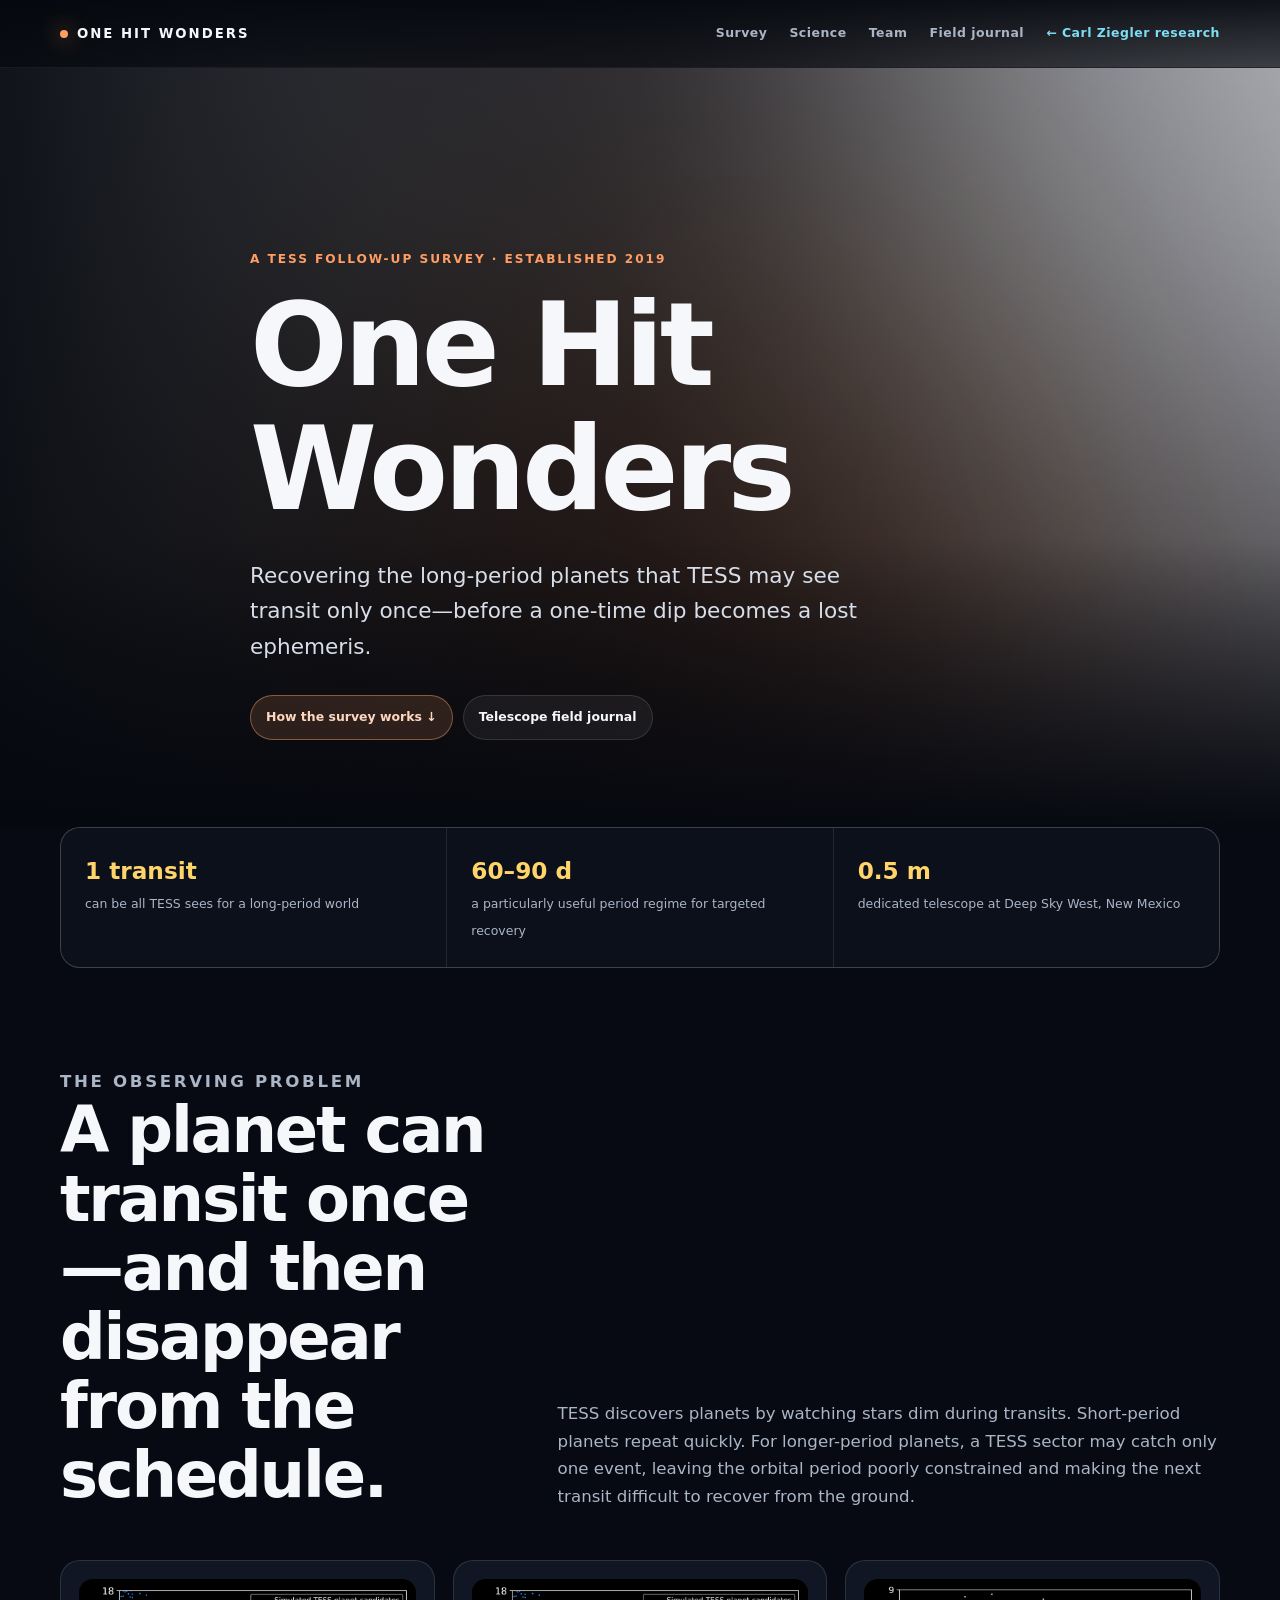
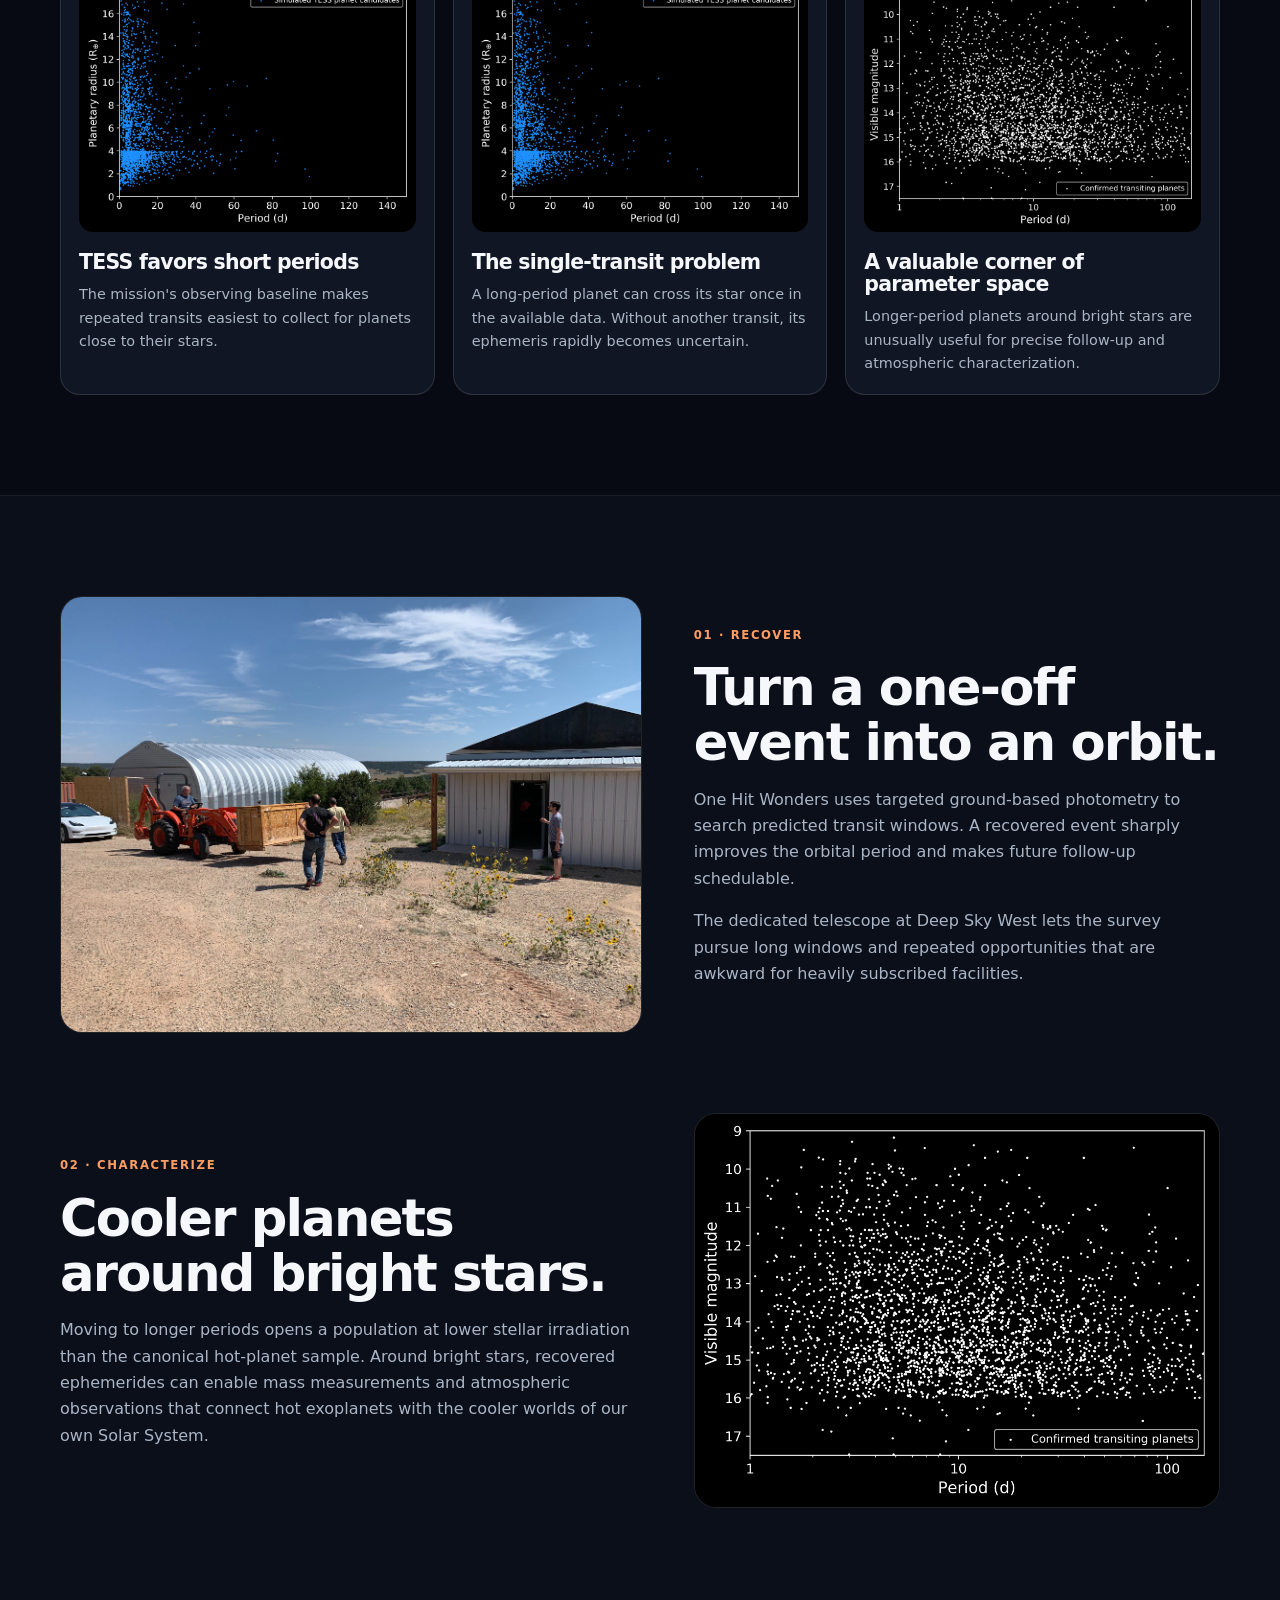
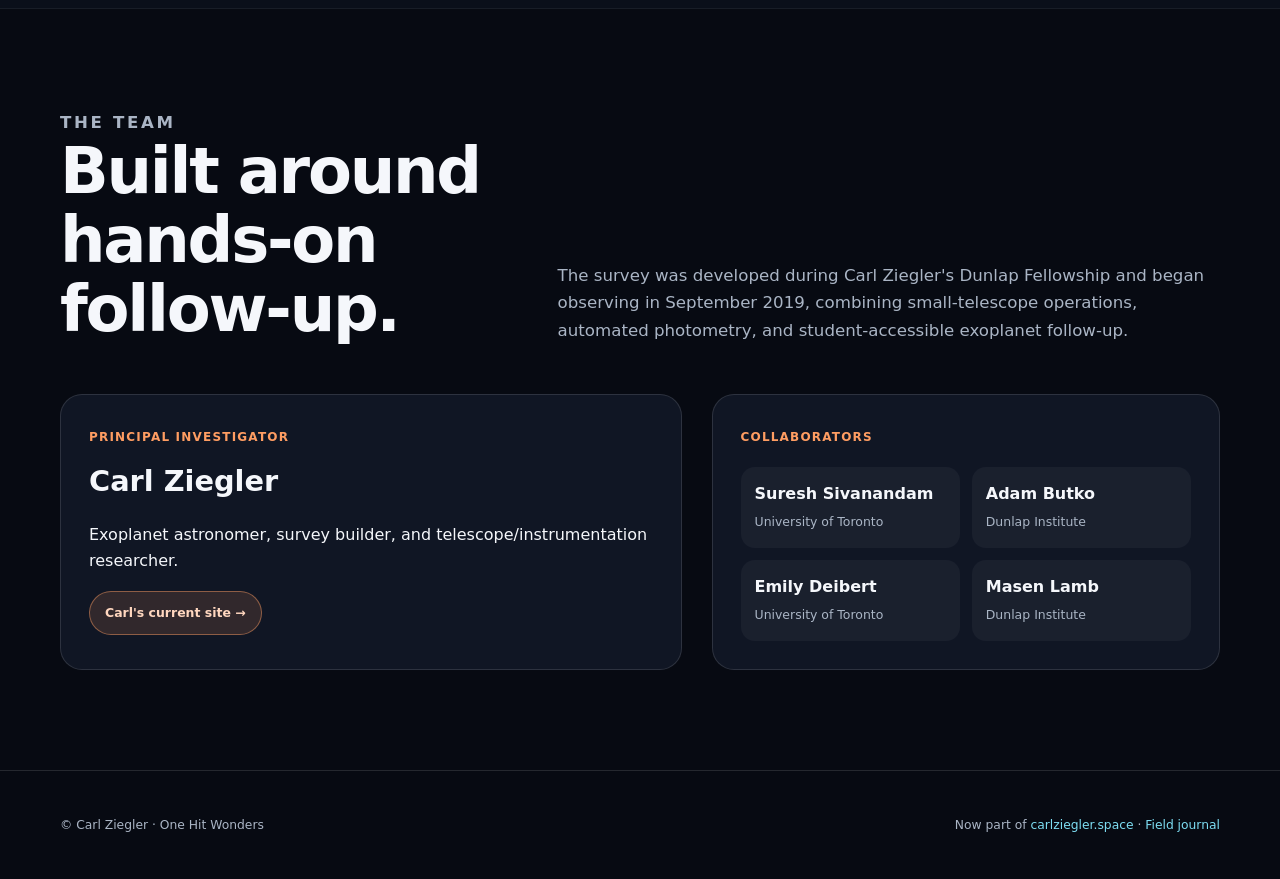
==== onehitwonders/index.html @ 507848ba "Add files via upload" ====
<!doctype html>
<html lang="en">
<head>
  <meta charset="utf-8">
  <meta name="viewport" content="width=device-width,initial-scale=1">
  <meta name="description" content="One Hit Wonders: recovering long-period single-transit planets discovered by TESS.">
  <link rel="canonical" href="https://carlziegler.space/onehitwonders/">
  <link rel="icon" href="images/icon.png">
  <link rel="stylesheet" href="assets/onehitwonders.css">
  <title>One Hit Wonders · TESS single-transit planets</title>
</head>
<body>
  <nav class="site-nav" aria-label="One Hit Wonders navigation">
    <div class="wrap nav-inner">
      <a class="brand" href="./"><i aria-hidden="true"></i>One Hit Wonders</a>
      <div class="nav-links">
        <a href="#survey">Survey</a><a href="#science">Science</a><a href="#team">Team</a><a href="blog.html">Field journal</a>
        <a class="back" href="../#research">← Carl Ziegler research</a>
      </div>
    </div>
  </nav>

  <header class="hero">
    <div class="wrap hero-copy">
      <p class="kicker">A TESS follow-up survey · established 2019</p>
      <h1>One Hit Wonders</h1>
      <p class="hero-lede">Recovering the long-period planets that TESS may see transit only once—before a one-time dip becomes a lost ephemeris.</p>
      <div class="hero-actions">
        <a class="button primary" href="#survey">How the survey works ↓</a>
        <a class="button" href="blog.html">Telescope field journal</a>
      </div>
    </div>
  </header>

  <main>
    <div class="wrap stats reveal" aria-label="Survey at a glance">
      <div class="stat"><strong>1 transit</strong><span>can be all TESS sees for a long-period world</span></div>
      <div class="stat"><strong>60–90 d</strong><span>a particularly useful period regime for targeted recovery</span></div>
      <div class="stat"><strong>0.5 m</strong><span>dedicated telescope at Deep Sky West, New Mexico</span></div>
    </div>

    <section class="section" id="survey">
      <div class="wrap">
        <div class="section-head reveal">
          <div><p class="kicker">The observing problem</p><h2>A planet can transit once—and then disappear from the schedule.</h2></div>
          <p>TESS discovers planets by watching stars dim during transits. Short-period planets repeat quickly. For longer-period planets, a TESS sector may catch only one event, leaving the orbital period poorly constrained and making the next transit difficult to recover from the ground.</p>
        </div>
        <div class="story-grid">
          <article class="story-card reveal"><img src="images/tess_yield.png" alt="Expected TESS planet yield plotted across orbital period"><h3>TESS favors short periods</h3><p>The mission's observing baseline makes repeated transits easiest to collect for planets close to their stars.</p></article>
          <article class="story-card reveal"><img src="images/animation.gif" alt="Animation illustrating a single long-period transit"><h3>The single-transit problem</h3><p>A long-period planet can cross its star once in the available data. Without another transit, its ephemeris rapidly becomes uncertain.</p></article>
          <article class="story-card reveal"><img src="images/period_vs_magnitude_previous_dark.png" alt="Period versus host-star magnitude for known transiting planets"><h3>A valuable corner of parameter space</h3><p>Longer-period planets around bright stars are unusually useful for precise follow-up and atmospheric characterization.</p></article>
        </div>
      </div>
    </section>

    <section class="section alt" id="science">
      <div class="wrap">
        <div class="feature reveal">
          <div class="feature-media"><img src="images/dsw.jpg" alt="Deep Sky West observing site in New Mexico"></div>
          <div class="feature-copy"><span class="number">01 · Recover</span><h2>Turn a one-off event into an orbit.</h2><p>One Hit Wonders uses targeted ground-based photometry to search predicted transit windows. A recovered event sharply improves the orbital period and makes future follow-up schedulable.</p><p>The dedicated telescope at Deep Sky West lets the survey pursue long windows and repeated opportunities that are awkward for heavily subscribed facilities.</p></div>
        </div>
        <div class="feature reverse reveal">
          <div class="feature-media"><img src="images/animation2.gif" alt="Animation showing recovered long-period planet transits"></div>
          <div class="feature-copy"><span class="number">02 · Characterize</span><h2>Cooler planets around bright stars.</h2><p>Moving to longer periods opens a population at lower stellar irradiation than the canonical hot-planet sample. Around bright stars, recovered ephemerides can enable mass measurements and atmospheric observations that connect hot exoplanets with the cooler worlds of our own Solar System.</p></div>
        </div>
      </div>
    </section>

    <section class="section" id="team">
      <div class="wrap">
        <div class="section-head reveal"><div><p class="kicker">The team</p><h2>Built around hands-on follow-up.</h2></div><p>The survey was developed during Carl Ziegler's Dunlap Fellowship and began observing in September 2019, combining small-telescope operations, automated photometry, and student-accessible exoplanet follow-up.</p></div>
        <div class="people reveal">
          <div class="pi-card"><span class="role">Principal investigator</span><strong>Carl Ziegler</strong><p>Exoplanet astronomer, survey builder, and telescope/instrumentation researcher.</p><a class="button primary" href="../#about">Carl's current site →</a></div>
          <div class="team-card"><span class="role">Collaborators</span><div class="team-list"><div class="team-person"><strong>Suresh Sivanandam</strong><span>University of Toronto</span></div><div class="team-person"><strong>Adam Butko</strong><span>Dunlap Institute</span></div><div class="team-person"><strong>Emily Deibert</strong><span>University of Toronto</span></div><div class="team-person"><strong>Masen Lamb</strong><span>Dunlap Institute</span></div></div></div>
        </div>
      </div>
    </section>
  </main>

  <footer class="footer"><div class="wrap footer-inner"><span>© Carl Ziegler · One Hit Wonders</span><span>Now part of <a href="https://carlziegler.space/">carlziegler.space</a> · <a href="blog.html">Field journal</a></span></div></footer>
  <script src="assets/onehitwonders.js"></script>
</body>
</html>
---- onehitwonders/assets/onehitwonders.css ----
:root {
  color-scheme: dark;
  --ink: #f5f7fb;
  --muted: #aab5c5;
  --bg: #070a12;
  --panel: #101624;
  --line: rgba(255,255,255,.12);
  --orange: #ff9d62;
  --gold: #ffd56a;
  --cyan: #7dddf2;
  --max: 1160px;
}
* { box-sizing: border-box; }
html { scroll-behavior: smooth; }
body {
  margin: 0;
  color: var(--ink);
  background: var(--bg);
  font: 16px/1.65 Inter, ui-sans-serif, system-ui, -apple-system, BlinkMacSystemFont, "Segoe UI", sans-serif;
}
a { color: inherit; }
img { display: block; max-width: 100%; }
.wrap { width: min(var(--max), calc(100% - 42px)); margin-inline: auto; }
.site-nav {
  position: fixed; z-index: 20; inset: 0 0 auto; height: 68px;
  display: flex; align-items: center;
  background: linear-gradient(to bottom, rgba(5,8,14,.94), rgba(5,8,14,.65));
  border-bottom: 1px solid rgba(255,255,255,.08); backdrop-filter: blur(16px);
}
.nav-inner { display: flex; align-items: center; justify-content: space-between; gap: 22px; }
.brand { font-size: .83rem; font-weight: 850; letter-spacing: .15em; text-decoration: none; text-transform: uppercase; }
.brand i { display: inline-block; width: 8px; height: 8px; margin-right: 9px; border-radius: 50%; background: var(--orange); box-shadow: 0 0 22px var(--orange); }
.nav-links { display: flex; gap: 22px; align-items: center; }
.nav-links a { color: var(--muted); font-size: .78rem; font-weight: 720; letter-spacing: .04em; text-decoration: none; }
.nav-links a:hover { color: var(--ink); }
.nav-links .back { color: var(--cyan); }
.hero {
  min-height: 92vh; display: grid; place-items: end start; padding: 150px 0 88px;
  background:
    linear-gradient(90deg, rgba(5,8,14,.95) 0%, rgba(5,8,14,.70) 48%, rgba(5,8,14,.3) 100%),
    linear-gradient(0deg, var(--bg), transparent 35%), url("../images/banner.jpg") center/cover;
}
.hero-copy { max-width: 780px; }
.kicker { margin: 0 0 14px; color: var(--orange); font-size: .76rem; font-weight: 850; letter-spacing: .16em; text-transform: uppercase; }
h1, h2, h3 { margin: 0; line-height: 1.08; letter-spacing: -.035em; }
h1 { max-width: 760px; font-size: clamp(3.5rem, 9vw, 7.8rem); }
.hero-lede { max-width: 660px; margin: 26px 0 0; color: #d7dee9; font-size: clamp(1.05rem, 2vw, 1.35rem); }
.hero-actions { display: flex; flex-wrap: wrap; gap: 10px; margin-top: 31px; }
.button { display: inline-flex; align-items: center; gap: 8px; padding: 11px 15px; border: 1px solid var(--line); border-radius: 999px; color: var(--ink); background: rgba(255,255,255,.055); font-size: .78rem; font-weight: 800; text-decoration: none; }
.button.primary { border-color: rgba(255,157,98,.45); background: rgba(255,157,98,.14); color: #ffd7bf; }
.stats { display: grid; grid-template-columns: repeat(3, 1fr); gap: 1px; margin-top: -1px; border: 1px solid var(--line); border-radius: 20px; overflow: hidden; background: var(--line); }
.stat { padding: 24px; background: #0b101b; }
.stat strong { display: block; color: var(--gold); font-size: 1.45rem; }
.stat span { color: var(--muted); font-size: .78rem; }
.section { padding: 100px 0; }
.section.alt { background: #0a0f1a; border-block: 1px solid rgba(255,255,255,.06); }
.section-head { display: grid; grid-template-columns: .8fr 1.2fr; gap: 56px; align-items: end; margin-bottom: 50px; }
.section-head h2 { max-width: 520px; font-size: clamp(2.1rem, 5vw, 4.3rem); }
.section-head p { margin: 0; color: var(--muted); font-size: 1.04rem; }
.story-grid { display: grid; grid-template-columns: repeat(3, 1fr); gap: 18px; }
.story-card { min-width: 0; padding: 18px; border: 1px solid var(--line); border-radius: 20px; background: var(--panel); }
.story-card img { aspect-ratio: 4/3; width: 100%; object-fit: cover; border-radius: 14px; background: #05080d; }
.story-card h3 { margin-top: 19px; font-size: 1.28rem; }
.story-card p { margin: 10px 0 0; color: var(--muted); font-size: .9rem; }
.feature { display: grid; grid-template-columns: 1.05fr .95fr; gap: 52px; align-items: center; }
.feature + .feature { margin-top: 80px; }
.feature.reverse .feature-media { order: 2; }
.feature-media { overflow: hidden; border: 1px solid var(--line); border-radius: 22px; background: #020409; }
.feature-media img { width: 100%; }
.feature-copy .number { display: block; margin-bottom: 15px; color: var(--orange); font-size: .73rem; font-weight: 850; letter-spacing: .14em; text-transform: uppercase; }
.feature-copy h2 { font-size: clamp(2rem, 4vw, 3.5rem); }
.feature-copy p { color: var(--muted); }
.people { display: grid; grid-template-columns: 1.1fr .9fr; gap: 30px; }
.pi-card, .team-card { padding: 28px; border: 1px solid var(--line); border-radius: 22px; background: var(--panel); }
.pi-card strong { display: block; margin-top: 9px; font-size: 1.8rem; }
.role { color: var(--orange); font-size: .75rem; font-weight: 800; text-transform: uppercase; letter-spacing: .1em; }
.team-list { display: grid; grid-template-columns: 1fr 1fr; gap: 12px; margin-top: 18px; }
.team-person { padding: 14px; border-radius: 14px; background: rgba(255,255,255,.045); }
.team-person strong { display: block; }
.team-person span { color: var(--muted); font-size: .78rem; }
.footer { padding: 44px 0; border-top: 1px solid var(--line); color: var(--muted); font-size: .77rem; }
.footer-inner { display: flex; justify-content: space-between; gap: 24px; flex-wrap: wrap; }
.footer a { color: var(--cyan); text-decoration: none; }
.reveal { opacity: 0; transform: translateY(20px); transition: opacity .65s ease, transform .65s ease; }
.reveal.visible { opacity: 1; transform: none; }

/* Field journal */
.journal-hero { padding: 150px 0 60px; }
.journal-hero h1 { font-size: clamp(3rem, 7vw, 6rem); }
.journal-hero p { max-width: 700px; color: var(--muted); }
.journal-grid { display: grid; grid-template-columns: repeat(2, 1fr); gap: 22px; padding-bottom: 90px; }
.journal-card { overflow: hidden; border: 1px solid var(--line); border-radius: 20px; background: var(--panel); }
.journal-card img { width: 100%; aspect-ratio: 4/3; object-fit: cover; }
.journal-card img.rotate { transform: rotate(90deg) scale(1.34); }
.journal-card figure { margin: 0; overflow: hidden; }
.journal-copy { padding: 20px; }
.journal-copy time { color: var(--orange); font-size: .72rem; font-weight: 850; letter-spacing: .1em; text-transform: uppercase; }
.journal-copy h2 { margin-top: 8px; font-size: 1.25rem; }

@media (max-width: 780px) {
  .nav-links a:not(.back) { display: none; }
  .hero { min-height: 82vh; padding-bottom: 64px; background-position: 62% center; }
  .stats, .story-grid, .section-head, .feature, .people, .journal-grid { grid-template-columns: 1fr; }
  .section { padding: 76px 0; }
  .section-head { gap: 22px; }
  .feature { gap: 26px; }
  .feature.reverse .feature-media { order: 0; }
}
@media (prefers-reduced-motion: reduce) {
  html { scroll-behavior: auto; }
  .reveal { opacity: 1; transform: none; transition: none; }
}
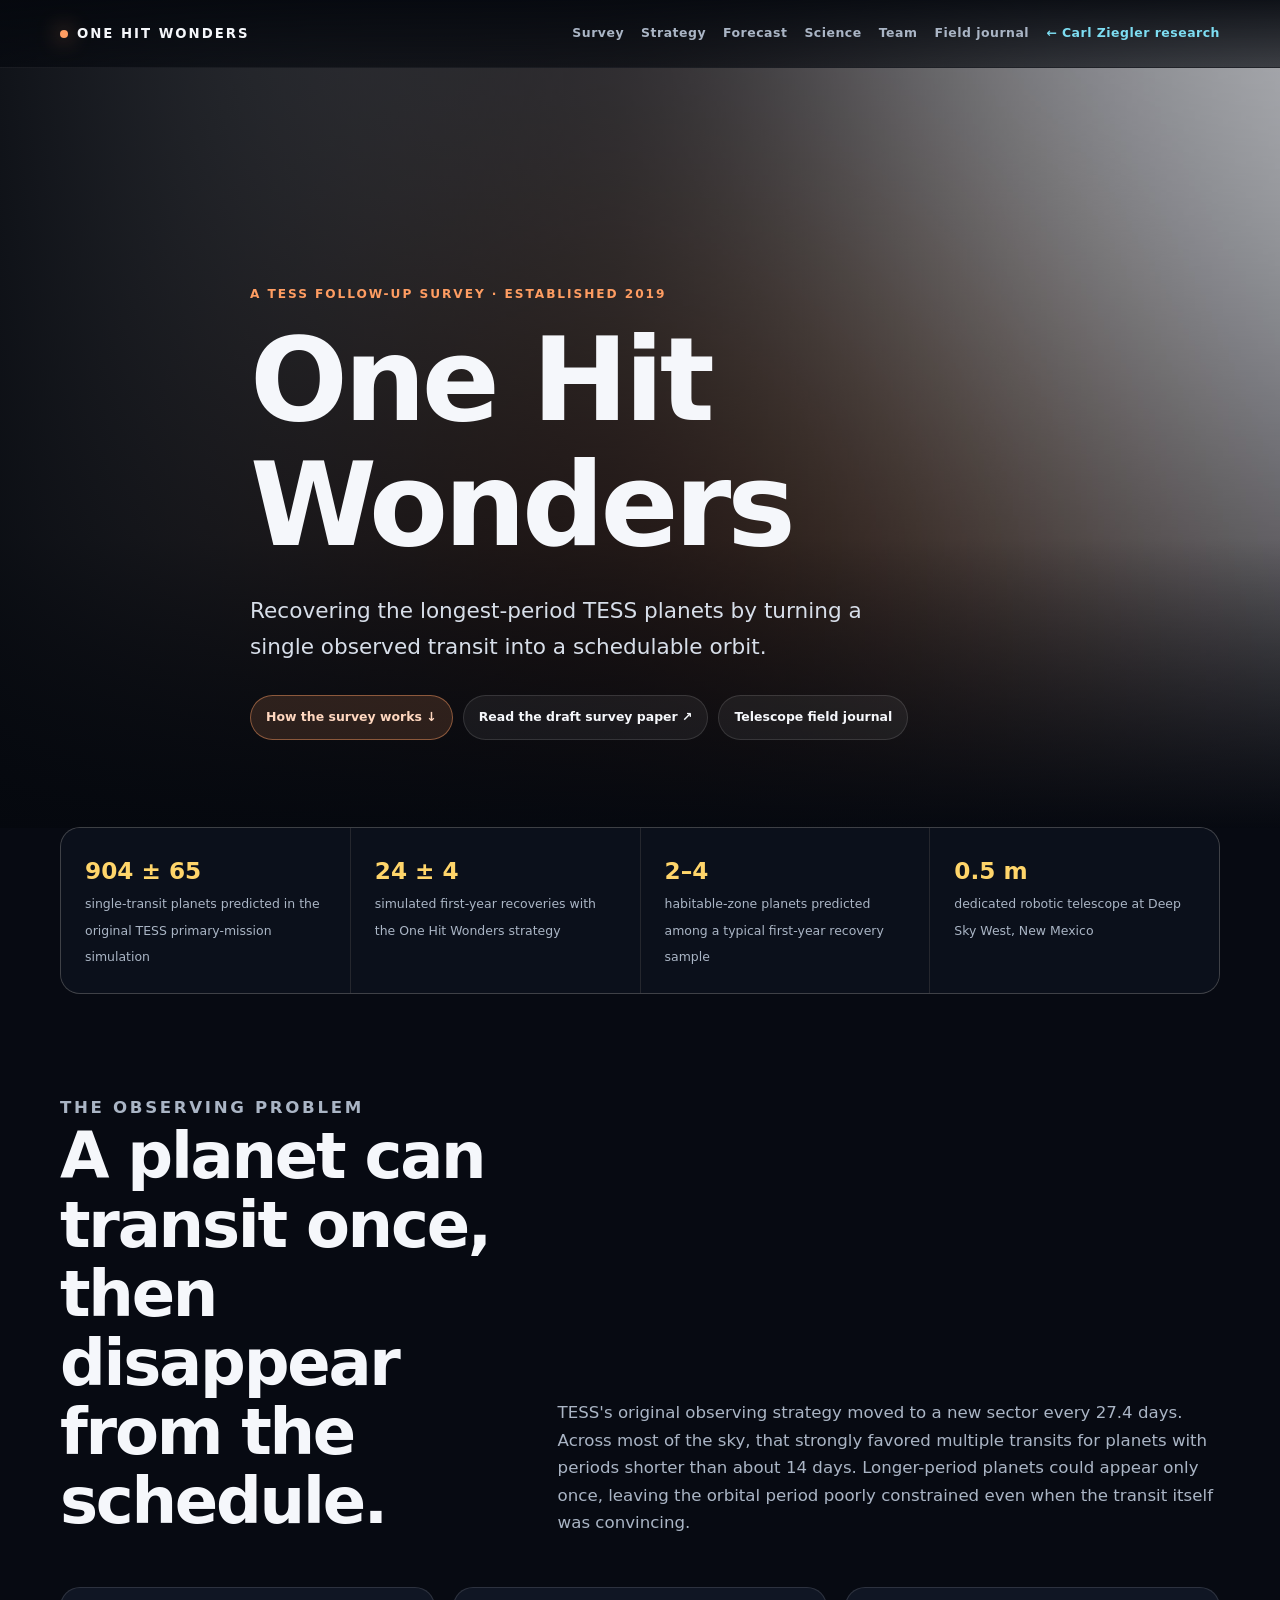
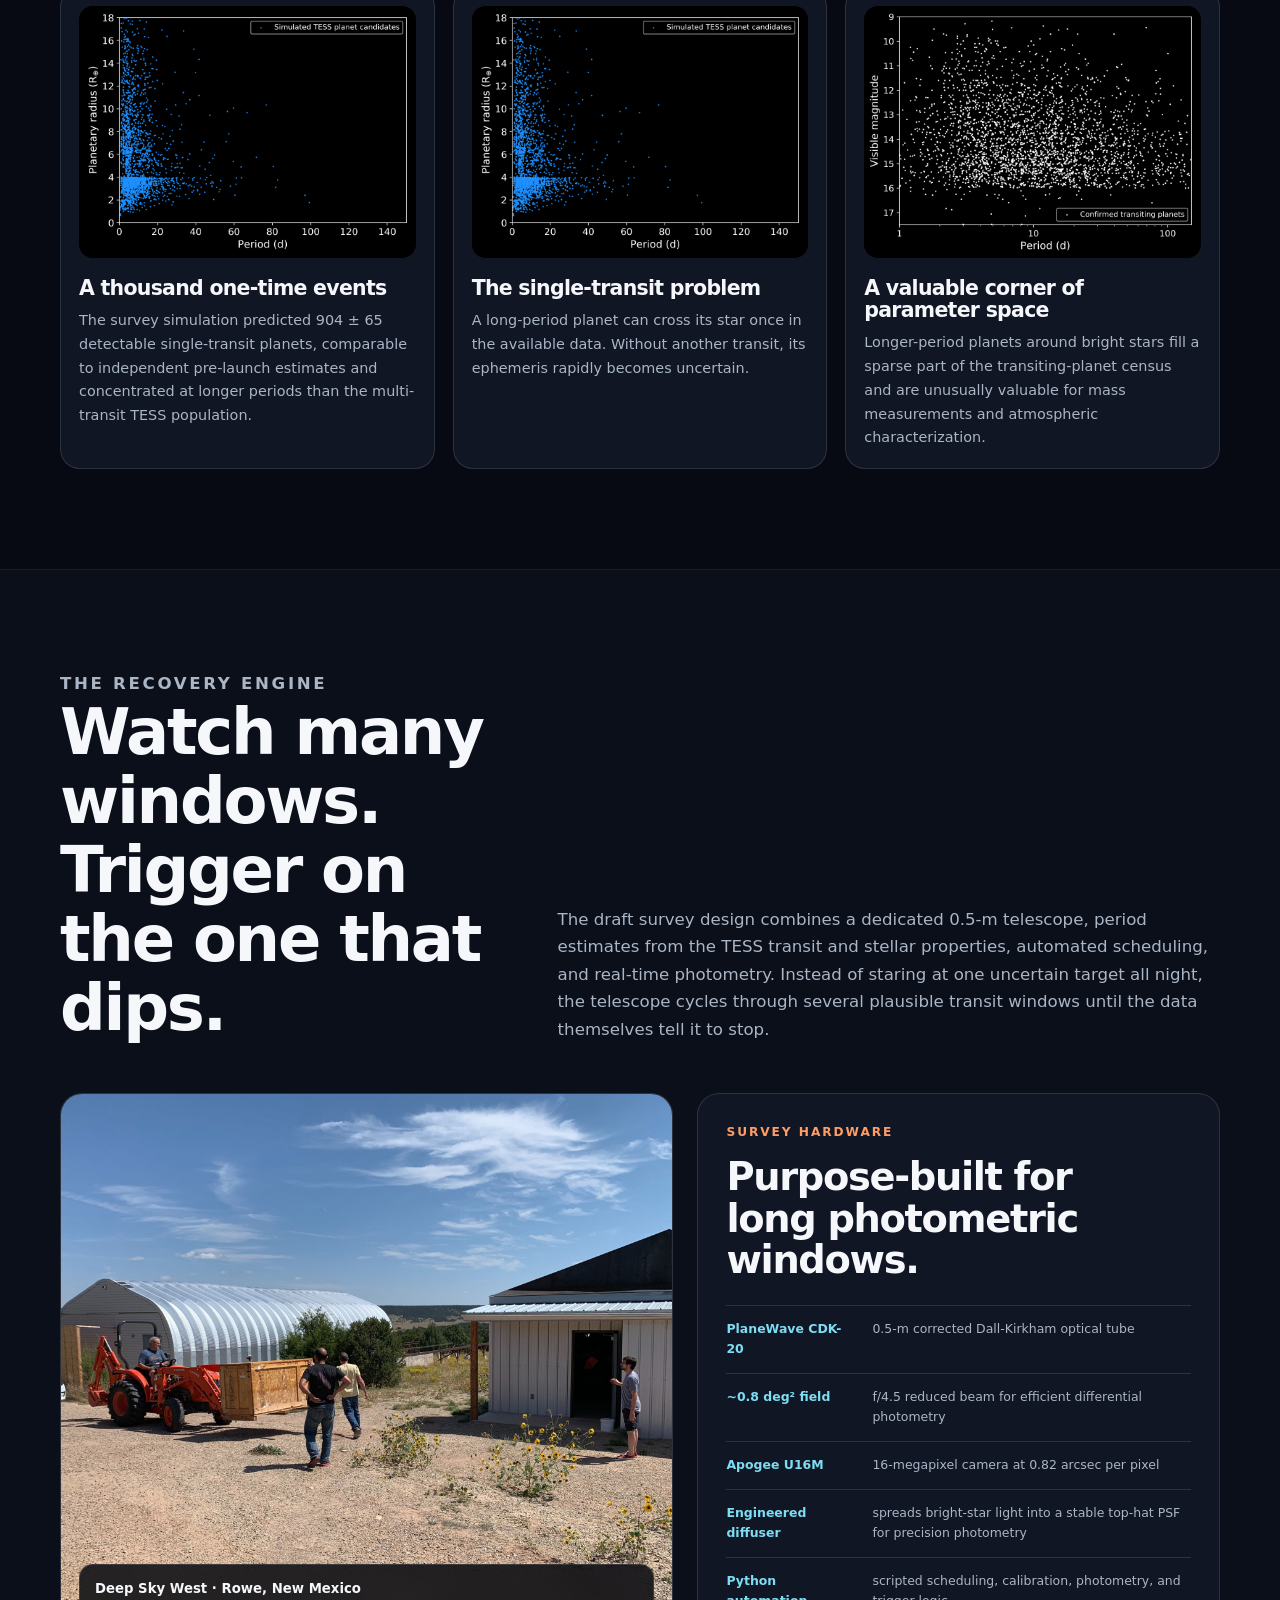
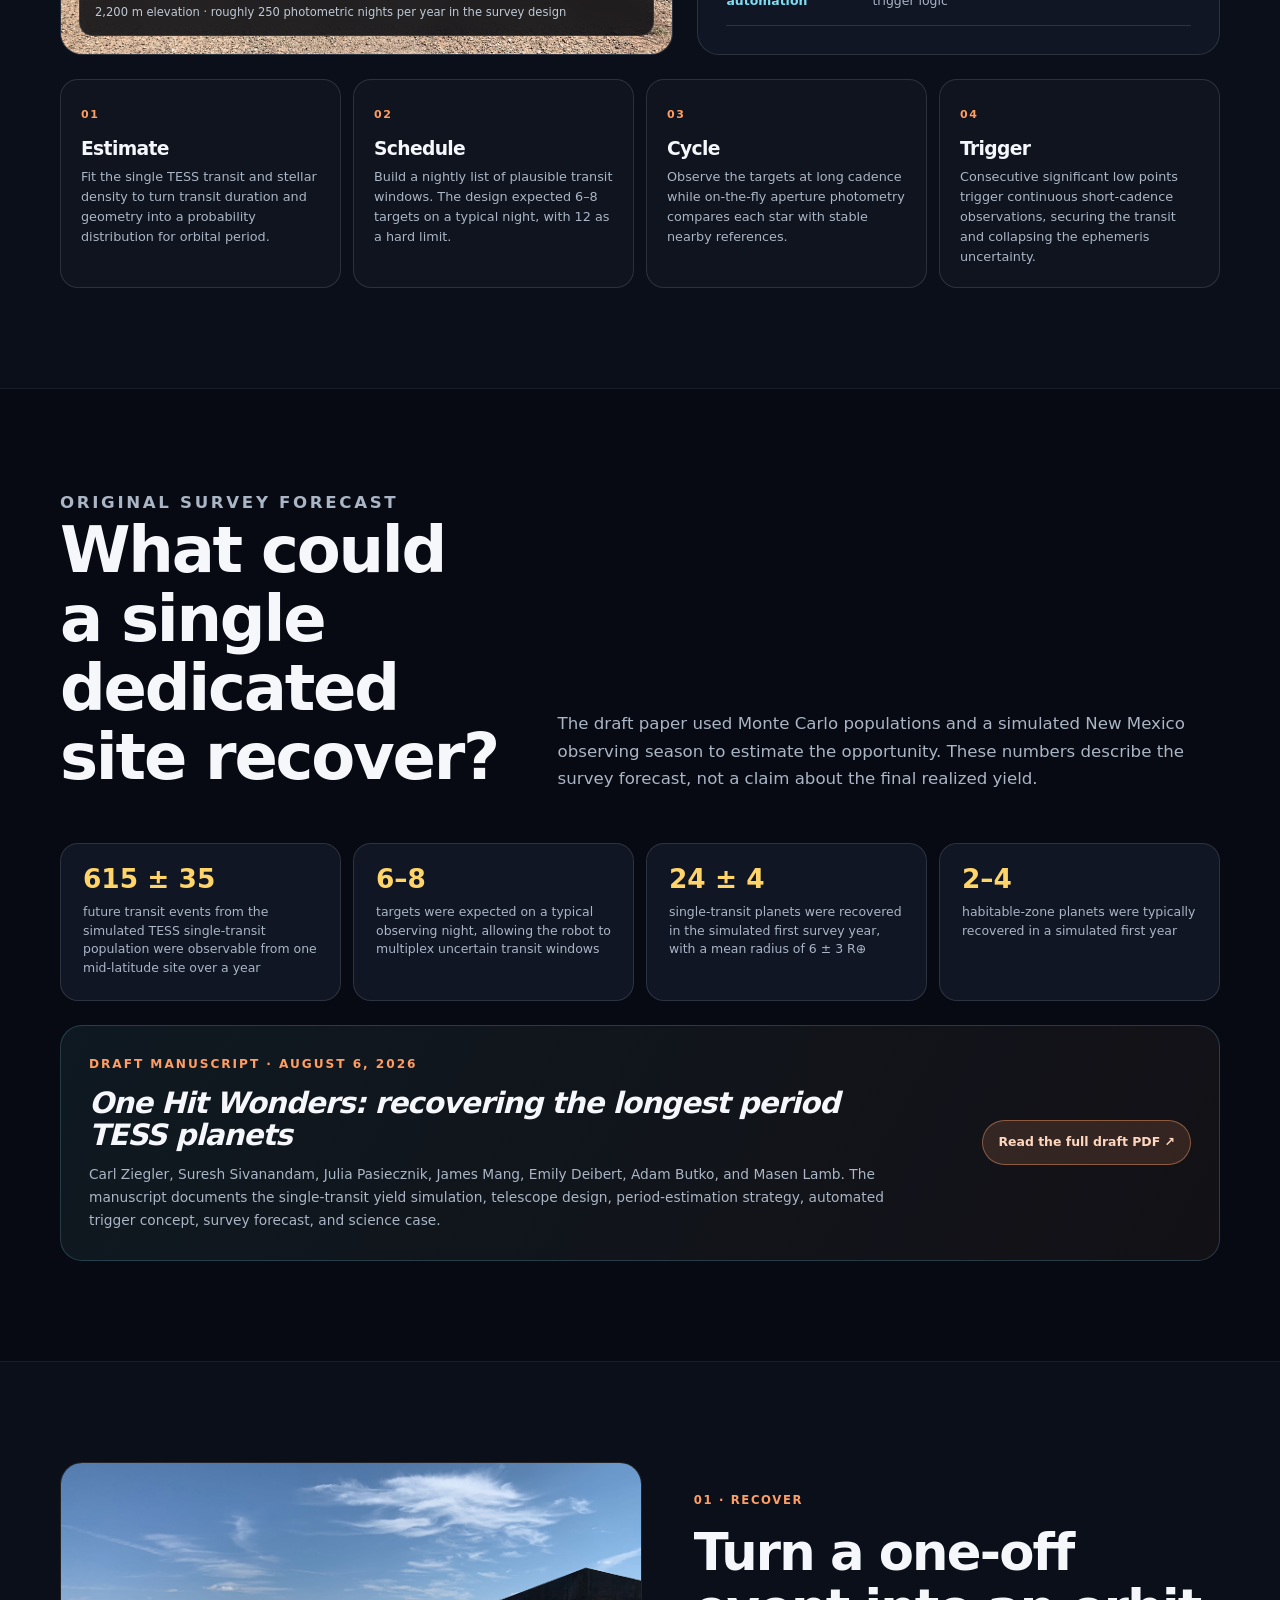
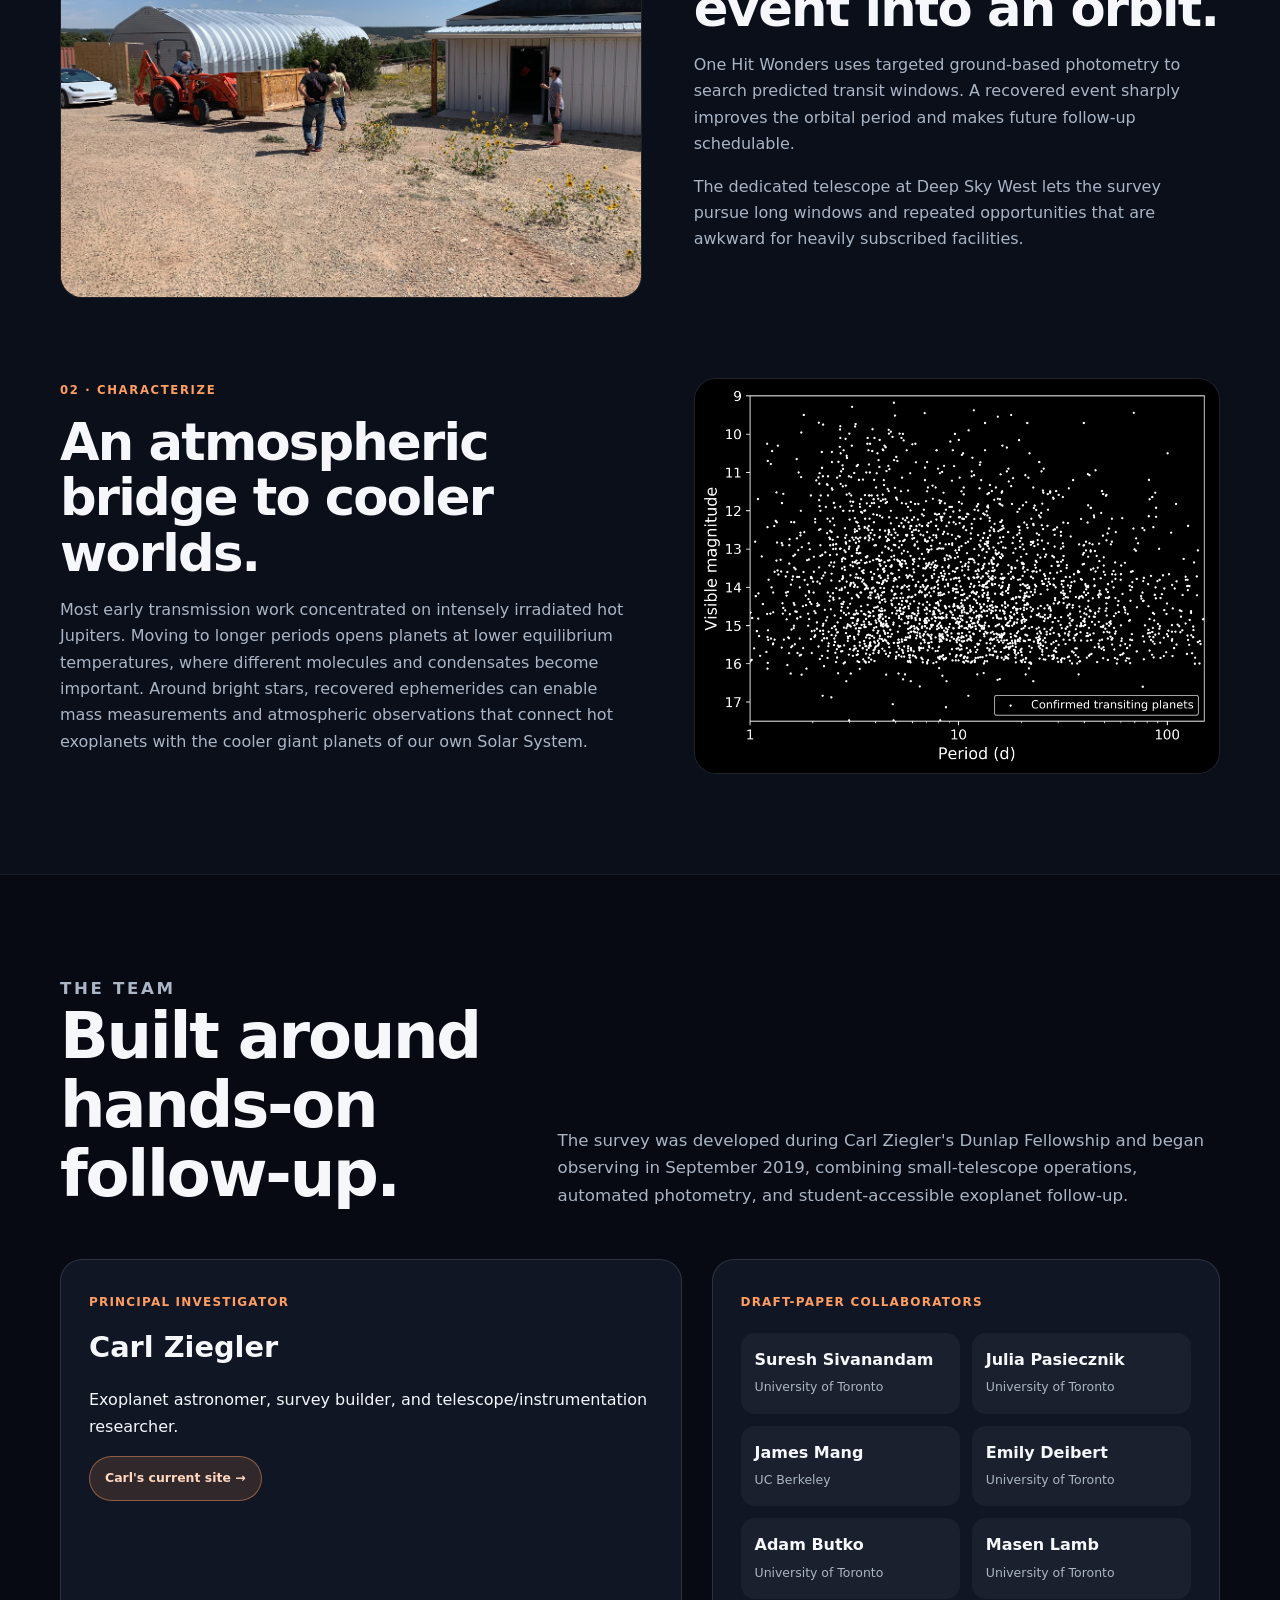
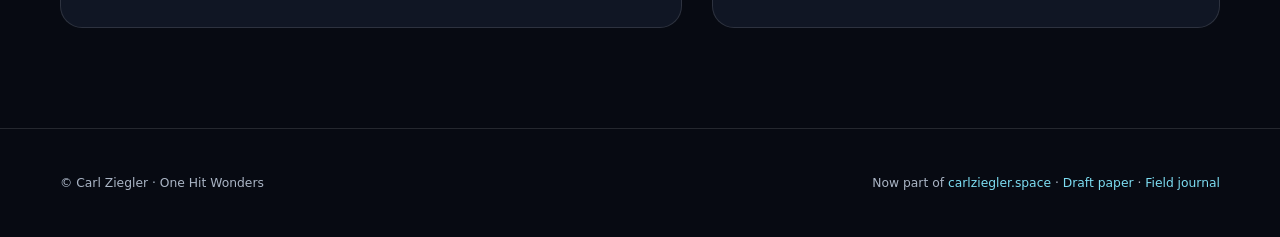
==== commit 98f94fc6: "Add files via upload" ====
--- a/onehitwonders/index.html
+++ b/onehitwonders/index.html
@@ -6,7 +6,7 @@
   <meta name="description" content="One Hit Wonders: recovering long-period single-transit planets discovered by TESS.">
   <link rel="canonical" href="https://carlziegler.space/onehitwonders/">
   <link rel="icon" href="images/icon.png">
-  <link rel="stylesheet" href="assets/onehitwonders.css">
+  <link rel="stylesheet" href="assets/onehitwonders.css?v=20260807-2">
   <title>One Hit Wonders · TESS single-transit planets</title>
 </head>
 <body>
@@ -14,7 +14,7 @@
     <div class="wrap nav-inner">
       <a class="brand" href="./"><i aria-hidden="true"></i>One Hit Wonders</a>
       <div class="nav-links">
-        <a href="#survey">Survey</a><a href="#science">Science</a><a href="#team">Team</a><a href="blog.html">Field journal</a>
+        <a href="#survey">Survey</a><a href="#strategy">Strategy</a><a href="#forecast">Forecast</a><a href="#science">Science</a><a href="#team">Team</a><a href="blog.html">Field journal</a>
         <a class="back" href="../#research">← Carl Ziegler research</a>
       </div>
     </div>
@@ -24,9 +24,10 @@
     <div class="wrap hero-copy">
       <p class="kicker">A TESS follow-up survey · established 2019</p>
       <h1>One Hit Wonders</h1>
-      <p class="hero-lede">Recovering the long-period planets that TESS may see transit only once—before a one-time dip becomes a lost ephemeris.</p>
+      <p class="hero-lede">Recovering the longest-period TESS planets by turning a single observed transit into a schedulable orbit.</p>
       <div class="hero-actions">
         <a class="button primary" href="#survey">How the survey works ↓</a>
+        <a class="button" href="One_Hit_Wonders.pdf" target="_blank" rel="noopener">Read the draft survey paper ↗</a>
         <a class="button" href="blog.html">Telescope field journal</a>
       </div>
     </div>
@@ -34,22 +35,75 @@
 
   <main>
     <div class="wrap stats reveal" aria-label="Survey at a glance">
-      <div class="stat"><strong>1 transit</strong><span>can be all TESS sees for a long-period world</span></div>
-      <div class="stat"><strong>60–90 d</strong><span>a particularly useful period regime for targeted recovery</span></div>
-      <div class="stat"><strong>0.5 m</strong><span>dedicated telescope at Deep Sky West, New Mexico</span></div>
+      <div class="stat"><strong>904 ± 65</strong><span>single-transit planets predicted in the original TESS primary-mission simulation</span></div>
+      <div class="stat"><strong>24 ± 4</strong><span>simulated first-year recoveries with the One Hit Wonders strategy</span></div>
+      <div class="stat"><strong>2–4</strong><span>habitable-zone planets predicted among a typical first-year recovery sample</span></div>
+      <div class="stat"><strong>0.5 m</strong><span>dedicated robotic telescope at Deep Sky West, New Mexico</span></div>
     </div>
 
     <section class="section" id="survey">
       <div class="wrap">
         <div class="section-head reveal">
-          <div><p class="kicker">The observing problem</p><h2>A planet can transit once—and then disappear from the schedule.</h2></div>
-          <p>TESS discovers planets by watching stars dim during transits. Short-period planets repeat quickly. For longer-period planets, a TESS sector may catch only one event, leaving the orbital period poorly constrained and making the next transit difficult to recover from the ground.</p>
+          <div><p class="kicker">The observing problem</p><h2>A planet can transit once, then disappear from the schedule.</h2></div>
+          <p>TESS's original observing strategy moved to a new sector every 27.4 days. Across most of the sky, that strongly favored multiple transits for planets with periods shorter than about 14 days. Longer-period planets could appear only once, leaving the orbital period poorly constrained even when the transit itself was convincing.</p>
         </div>
         <div class="story-grid">
-          <article class="story-card reveal"><img src="images/tess_yield.png" alt="Expected TESS planet yield plotted across orbital period"><h3>TESS favors short periods</h3><p>The mission's observing baseline makes repeated transits easiest to collect for planets close to their stars.</p></article>
+          <article class="story-card reveal"><img src="images/tess_yield.png" alt="Expected TESS planet yield plotted across orbital period"><h3>A thousand one-time events</h3><p>The survey simulation predicted 904 ± 65 detectable single-transit planets, comparable to independent pre-launch estimates and concentrated at longer periods than the multi-transit TESS population.</p></article>
           <article class="story-card reveal"><img src="images/animation.gif" alt="Animation illustrating a single long-period transit"><h3>The single-transit problem</h3><p>A long-period planet can cross its star once in the available data. Without another transit, its ephemeris rapidly becomes uncertain.</p></article>
-          <article class="story-card reveal"><img src="images/period_vs_magnitude_previous_dark.png" alt="Period versus host-star magnitude for known transiting planets"><h3>A valuable corner of parameter space</h3><p>Longer-period planets around bright stars are unusually useful for precise follow-up and atmospheric characterization.</p></article>
+          <article class="story-card reveal"><img src="images/period_vs_magnitude_previous_dark.png" alt="Period versus host-star magnitude for known transiting planets"><h3>A valuable corner of parameter space</h3><p>Longer-period planets around bright stars fill a sparse part of the transiting-planet census and are unusually valuable for mass measurements and atmospheric characterization.</p></article>
         </div>
+      </div>
+    </section>
+
+    <section class="section alt" id="strategy">
+      <div class="wrap">
+        <div class="section-head reveal">
+          <div><p class="kicker">The recovery engine</p><h2>Watch many windows. Trigger on the one that dips.</h2></div>
+          <p>The draft survey design combines a dedicated 0.5-m telescope, period estimates from the TESS transit and stellar properties, automated scheduling, and real-time photometry. Instead of staring at one uncertain target all night, the telescope cycles through several plausible transit windows until the data themselves tell it to stop.</p>
+        </div>
+        <div class="strategy-layout reveal">
+          <div class="strategy-media"><img src="images/dsw.jpg" alt="Deep Sky West observing site in New Mexico"><div class="strategy-caption"><strong>Deep Sky West · Rowe, New Mexico</strong><span>2,200 m elevation · roughly 250 photometric nights per year in the survey design</span></div></div>
+          <div class="hardware-card">
+            <p class="kicker">Survey hardware</p>
+            <h3>Purpose-built for long photometric windows.</h3>
+            <ul class="detail-list">
+              <li><strong>PlaneWave CDK-20</strong><span>0.5-m corrected Dall-Kirkham optical tube</span></li>
+              <li><strong>~0.8 deg² field</strong><span>f/4.5 reduced beam for efficient differential photometry</span></li>
+              <li><strong>Apogee U16M</strong><span>16-megapixel camera at 0.82 arcsec per pixel</span></li>
+              <li><strong>Engineered diffuser</strong><span>spreads bright-star light into a stable top-hat PSF for precision photometry</span></li>
+              <li><strong>Python automation</strong><span>scripted scheduling, calibration, photometry, and trigger logic</span></li>
+            </ul>
+          </div>
+        </div>
+        <div class="workflow-grid reveal" aria-label="One Hit Wonders observing workflow">
+          <article><span>01</span><h3>Estimate</h3><p>Fit the single TESS transit and stellar density to turn transit duration and geometry into a probability distribution for orbital period.</p></article>
+          <article><span>02</span><h3>Schedule</h3><p>Build a nightly list of plausible transit windows. The design expected 6–8 targets on a typical night, with 12 as a hard limit.</p></article>
+          <article><span>03</span><h3>Cycle</h3><p>Observe the targets at long cadence while on-the-fly aperture photometry compares each star with stable nearby references.</p></article>
+          <article><span>04</span><h3>Trigger</h3><p>Consecutive significant low points trigger continuous short-cadence observations, securing the transit and collapsing the ephemeris uncertainty.</p></article>
+        </div>
+      </div>
+    </section>
+
+    <section class="section" id="forecast">
+      <div class="wrap">
+        <div class="section-head reveal">
+          <div><p class="kicker">Original survey forecast</p><h2>What could a single dedicated site recover?</h2></div>
+          <p>The draft paper used Monte Carlo populations and a simulated New Mexico observing season to estimate the opportunity. These numbers describe the survey forecast, not a claim about the final realized yield.</p>
+        </div>
+        <div class="forecast-grid reveal">
+          <article><strong>615 ± 35</strong><span>future transit events from the simulated TESS single-transit population were observable from one mid-latitude site over a year</span></article>
+          <article><strong>6–8</strong><span>targets were expected on a typical observing night, allowing the robot to multiplex uncertain transit windows</span></article>
+          <article><strong>24 ± 4</strong><span>single-transit planets were recovered in the simulated first survey year, with a mean radius of 6 ± 3 R⊕</span></article>
+          <article><strong>2–4</strong><span>habitable-zone planets were typically recovered in a simulated first year</span></article>
+        </div>
+        <aside class="paper-card reveal">
+          <div>
+            <p class="kicker">Draft manuscript · August 6, 2026</p>
+            <h3><em>One Hit Wonders: recovering the longest period TESS planets</em></h3>
+            <p>Carl Ziegler, Suresh Sivanandam, Julia Pasiecznik, James Mang, Emily Deibert, Adam Butko, and Masen Lamb. The manuscript documents the single-transit yield simulation, telescope design, period-estimation strategy, automated trigger concept, survey forecast, and science case.</p>
+          </div>
+          <a class="button primary paper-button" href="One_Hit_Wonders.pdf" target="_blank" rel="noopener">Read the full draft PDF ↗</a>
+        </aside>
       </div>
     </section>
 
@@ -61,7 +115,7 @@
         </div>
         <div class="feature reverse reveal">
           <div class="feature-media"><img src="images/animation2.gif" alt="Animation showing recovered long-period planet transits"></div>
-          <div class="feature-copy"><span class="number">02 · Characterize</span><h2>Cooler planets around bright stars.</h2><p>Moving to longer periods opens a population at lower stellar irradiation than the canonical hot-planet sample. Around bright stars, recovered ephemerides can enable mass measurements and atmospheric observations that connect hot exoplanets with the cooler worlds of our own Solar System.</p></div>
+          <div class="feature-copy"><span class="number">02 · Characterize</span><h2>An atmospheric bridge to cooler worlds.</h2><p>Most early transmission work concentrated on intensely irradiated hot Jupiters. Moving to longer periods opens planets at lower equilibrium temperatures, where different molecules and condensates become important. Around bright stars, recovered ephemerides can enable mass measurements and atmospheric observations that connect hot exoplanets with the cooler giant planets of our own Solar System.</p></div>
         </div>
       </div>
     </section>
@@ -71,13 +125,13 @@
         <div class="section-head reveal"><div><p class="kicker">The team</p><h2>Built around hands-on follow-up.</h2></div><p>The survey was developed during Carl Ziegler's Dunlap Fellowship and began observing in September 2019, combining small-telescope operations, automated photometry, and student-accessible exoplanet follow-up.</p></div>
         <div class="people reveal">
           <div class="pi-card"><span class="role">Principal investigator</span><strong>Carl Ziegler</strong><p>Exoplanet astronomer, survey builder, and telescope/instrumentation researcher.</p><a class="button primary" href="../#about">Carl's current site →</a></div>
-          <div class="team-card"><span class="role">Collaborators</span><div class="team-list"><div class="team-person"><strong>Suresh Sivanandam</strong><span>University of Toronto</span></div><div class="team-person"><strong>Adam Butko</strong><span>Dunlap Institute</span></div><div class="team-person"><strong>Emily Deibert</strong><span>University of Toronto</span></div><div class="team-person"><strong>Masen Lamb</strong><span>Dunlap Institute</span></div></div></div>
+          <div class="team-card"><span class="role">Draft-paper collaborators</span><div class="team-list"><div class="team-person"><strong>Suresh Sivanandam</strong><span>University of Toronto</span></div><div class="team-person"><strong>Julia Pasiecznik</strong><span>University of Toronto</span></div><div class="team-person"><strong>James Mang</strong><span>UC Berkeley</span></div><div class="team-person"><strong>Emily Deibert</strong><span>University of Toronto</span></div><div class="team-person"><strong>Adam Butko</strong><span>University of Toronto</span></div><div class="team-person"><strong>Masen Lamb</strong><span>University of Toronto</span></div></div></div>
         </div>
       </div>
     </section>
   </main>
 
-  <footer class="footer"><div class="wrap footer-inner"><span>© Carl Ziegler · One Hit Wonders</span><span>Now part of <a href="https://carlziegler.space/">carlziegler.space</a> · <a href="blog.html">Field journal</a></span></div></footer>
-  <script src="assets/onehitwonders.js"></script>
+  <footer class="footer"><div class="wrap footer-inner"><span>© Carl Ziegler · One Hit Wonders</span><span>Now part of <a href="https://carlziegler.space/">carlziegler.space</a> · <a href="One_Hit_Wonders.pdf" target="_blank" rel="noopener">Draft paper</a> · <a href="blog.html">Field journal</a></span></div></footer>
+  <script src="assets/onehitwonders.js?v=20260807-2"></script>
 </body>
 </html>
--- a/onehitwonders/assets/onehitwonders.css
+++ b/onehitwonders/assets/onehitwonders.css
@@ -30,7 +30,7 @@
 .nav-inner { display: flex; align-items: center; justify-content: space-between; gap: 22px; }
 .brand { font-size: .83rem; font-weight: 850; letter-spacing: .15em; text-decoration: none; text-transform: uppercase; }
 .brand i { display: inline-block; width: 8px; height: 8px; margin-right: 9px; border-radius: 50%; background: var(--orange); box-shadow: 0 0 22px var(--orange); }
-.nav-links { display: flex; gap: 22px; align-items: center; }
+.nav-links { display: flex; gap: 17px; align-items: center; }
 .nav-links a { color: var(--muted); font-size: .78rem; font-weight: 720; letter-spacing: .04em; text-decoration: none; }
 .nav-links a:hover { color: var(--ink); }
 .nav-links .back { color: var(--cyan); }
@@ -48,7 +48,10 @@
 .hero-actions { display: flex; flex-wrap: wrap; gap: 10px; margin-top: 31px; }
 .button { display: inline-flex; align-items: center; gap: 8px; padding: 11px 15px; border: 1px solid var(--line); border-radius: 999px; color: var(--ink); background: rgba(255,255,255,.055); font-size: .78rem; font-weight: 800; text-decoration: none; }
 .button.primary { border-color: rgba(255,157,98,.45); background: rgba(255,157,98,.14); color: #ffd7bf; }
-.stats { display: grid; grid-template-columns: repeat(3, 1fr); gap: 1px; margin-top: -1px; border: 1px solid var(--line); border-radius: 20px; overflow: hidden; background: var(--line); }
+.button { transition: transform .18s ease, border-color .18s ease, background .18s ease; }
+.button:hover, .button:focus-visible { transform: translateY(-2px); border-color: rgba(125,221,242,.4); background: rgba(125,221,242,.09); }
+.button.primary:hover, .button.primary:focus-visible { border-color: rgba(255,157,98,.65); background: rgba(255,157,98,.2); }
+.stats { display: grid; grid-template-columns: repeat(4, 1fr); gap: 1px; margin-top: -1px; border: 1px solid var(--line); border-radius: 20px; overflow: hidden; background: var(--line); }
 .stat { padding: 24px; background: #0b101b; }
 .stat strong { display: block; color: var(--gold); font-size: 1.45rem; }
 .stat span { color: var(--muted); font-size: .78rem; }
@@ -62,6 +65,32 @@
 .story-card img { aspect-ratio: 4/3; width: 100%; object-fit: cover; border-radius: 14px; background: #05080d; }
 .story-card h3 { margin-top: 19px; font-size: 1.28rem; }
 .story-card p { margin: 10px 0 0; color: var(--muted); font-size: .9rem; }
+.strategy-layout { display: grid; grid-template-columns: 1.08fr .92fr; gap: 24px; align-items: stretch; }
+.strategy-media, .hardware-card { overflow: hidden; border: 1px solid var(--line); border-radius: 22px; background: var(--panel); }
+.strategy-media img { width: 100%; height: 100%; min-height: 430px; object-fit: cover; }
+.strategy-media { position: relative; }
+.strategy-caption { position: absolute; inset: auto 18px 18px; display: grid; gap: 3px; padding: 13px 15px; border: 1px solid rgba(255,255,255,.12); border-radius: 14px; background: rgba(5,8,14,.84); backdrop-filter: blur(12px); }
+.strategy-caption strong { font-size: .83rem; }
+.strategy-caption span { color: #bec9d6; font-size: .72rem; }
+.hardware-card { padding: 28px; }
+.hardware-card h3 { max-width: 430px; font-size: clamp(1.6rem, 3vw, 2.5rem); }
+.detail-list { list-style: none; display: grid; gap: 0; margin: 24px 0 0; padding: 0; border-top: 1px solid var(--line); }
+.detail-list li { display: grid; grid-template-columns: 132px 1fr; gap: 14px; padding: 13px 0; border-bottom: 1px solid var(--line); }
+.detail-list strong { color: var(--cyan); font-size: .78rem; }
+.detail-list span { color: var(--muted); font-size: .78rem; }
+.workflow-grid { display: grid; grid-template-columns: repeat(4, 1fr); gap: 12px; margin-top: 24px; }
+.workflow-grid article { padding: 20px; border: 1px solid var(--line); border-radius: 18px; background: rgba(255,255,255,.025); }
+.workflow-grid article > span { color: var(--orange); font-size: .69rem; font-weight: 900; letter-spacing: .15em; }
+.workflow-grid h3 { margin-top: 13px; font-size: 1.17rem; }
+.workflow-grid p { margin: 8px 0 0; color: var(--muted); font-size: .8rem; line-height: 1.55; }
+.forecast-grid { display: grid; grid-template-columns: repeat(4, 1fr); gap: 12px; }
+.forecast-grid article { padding: 22px; border: 1px solid var(--line); border-radius: 18px; background: var(--panel); }
+.forecast-grid strong { display: block; color: var(--gold); font-size: 1.65rem; line-height: 1; }
+.forecast-grid span { display: block; margin-top: 11px; color: var(--muted); font-size: .78rem; line-height: 1.5; }
+.paper-card { display: grid; grid-template-columns: minmax(0,1fr) auto; gap: 30px; align-items: center; margin-top: 24px; padding: 28px; border: 1px solid rgba(125,221,242,.2); border-radius: 22px; background: linear-gradient(120deg, rgba(125,221,242,.07), rgba(255,157,98,.05)); }
+.paper-card h3 { max-width: 780px; font-size: clamp(1.35rem, 2.3vw, 2rem); }
+.paper-card p:not(.kicker) { max-width: 820px; margin: 12px 0 0; color: var(--muted); font-size: .86rem; }
+.paper-button { white-space: nowrap; }
 .feature { display: grid; grid-template-columns: 1.05fr .95fr; gap: 52px; align-items: center; }
 .feature + .feature { margin-top: 80px; }
 .feature.reverse .feature-media { order: 2; }
@@ -100,9 +129,12 @@
 @media (max-width: 780px) {
   .nav-links a:not(.back) { display: none; }
   .hero { min-height: 82vh; padding-bottom: 64px; background-position: 62% center; }
-  .stats, .story-grid, .section-head, .feature, .people, .journal-grid { grid-template-columns: 1fr; }
+  .stats, .story-grid, .section-head, .strategy-layout, .workflow-grid, .forecast-grid, .paper-card, .feature, .people, .journal-grid { grid-template-columns: 1fr; }
   .section { padding: 76px 0; }
   .section-head { gap: 22px; }
+  .strategy-media img { min-height: 320px; }
+  .detail-list li { grid-template-columns: 1fr; gap: 3px; }
+  .paper-button { width: max-content; white-space: normal; }
   .feature { gap: 26px; }
   .feature.reverse .feature-media { order: 0; }
 }
